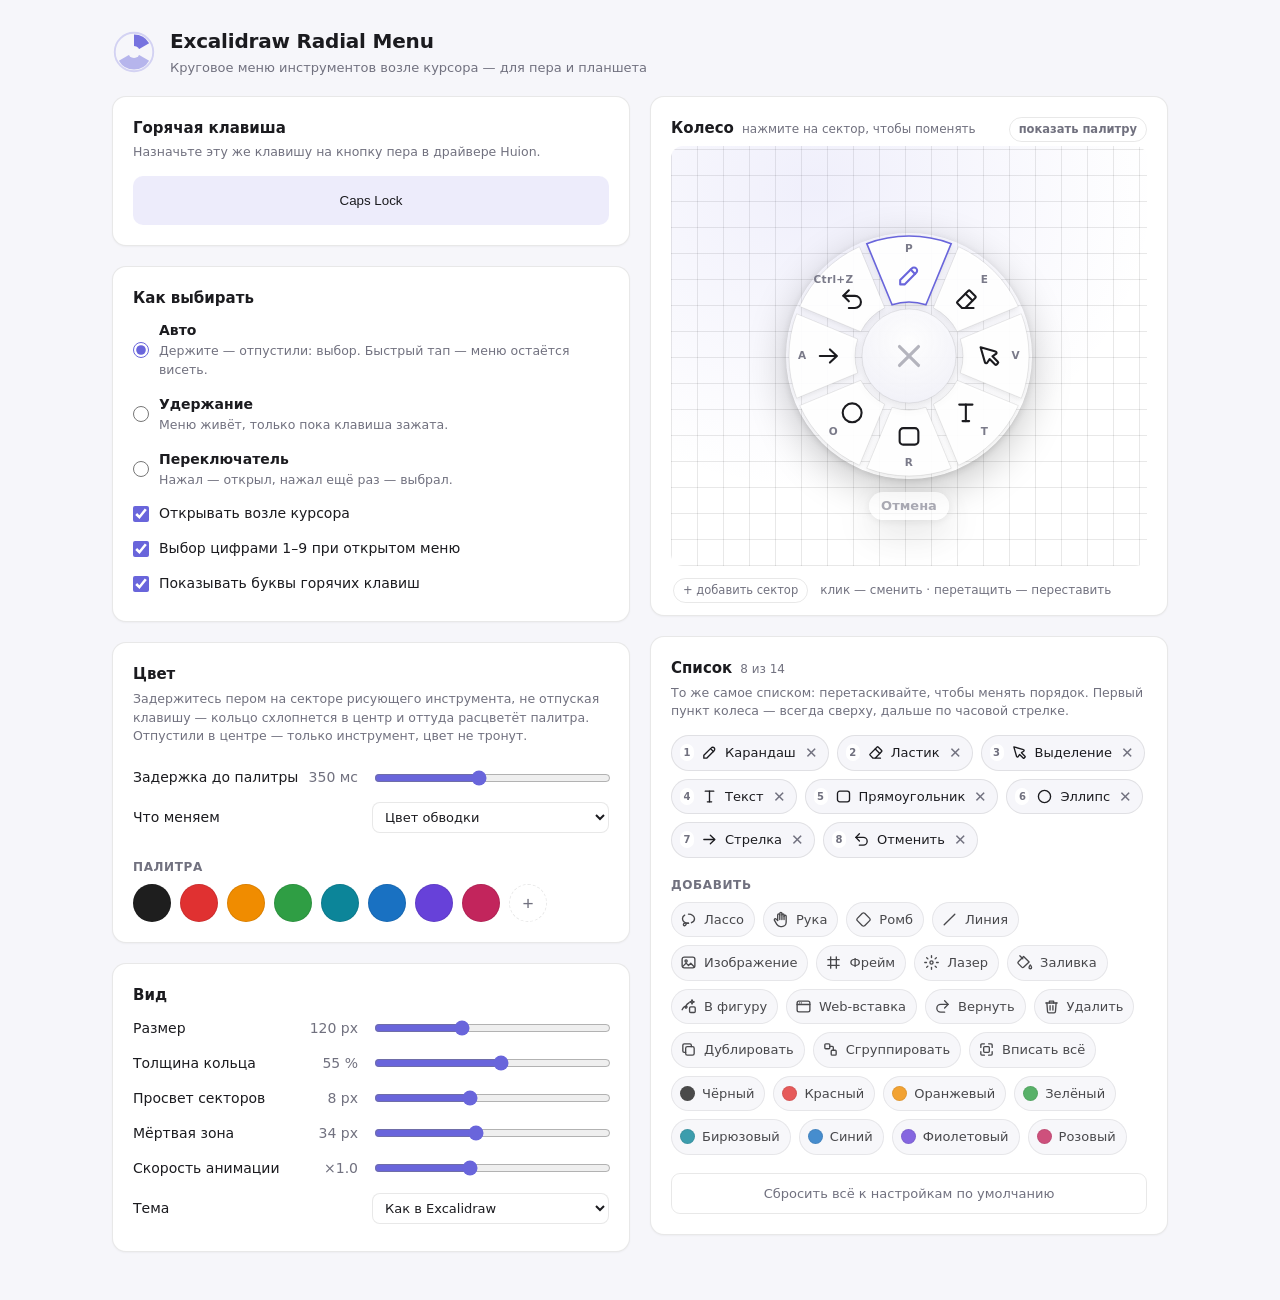
==== dev/options.html @ 0fb2cf96 "Radial tool menu for Excalidraw, built for pens and tablets Chrome extension (MV3): a single hotkey " ====
<!doctype html>
<html lang="ru">
<head>
<meta charset="utf-8">
<title>Excalidraw Radial Menu — настройки</title>
<script src="chrome-stub.js"></script>
<link rel="stylesheet" href="../src/options.css">
</head>
<body>
<header class="top">
  <div class="brand">
    <svg viewBox="0 0 48 48" class="brand-mark" aria-hidden="true">
      <circle cx="24" cy="24" r="21" fill="none" stroke="currentColor" stroke-width="2" opacity=".25"/>
      <path d="M24 5a19 19 0 0 1 16.5 9.5L24 24z" fill="currentColor" opacity=".9"/>
      <path d="M40.5 33.5A19 19 0 0 1 7.5 33.5L24 24z" fill="currentColor" opacity=".45"/>
      <circle cx="24" cy="24" r="6.5" fill="var(--bg)"/>
    </svg>
    <div>
      <h1>Excalidraw Radial Menu</h1>
      <p>Круговое меню инструментов возле курсора — для пера и планшета</p>
    </div>
  </div>
  <span class="saved" id="saved">Сохранено</span>
</header>

<main>
  <section class="col">
    <div class="card">
      <h2>Горячая клавиша</h2>
      <p class="hint">Назначьте эту же клавишу на кнопку пера в драйвере Huion.</p>
      <button id="hotkey" class="hotkey">Caps Lock</button>
      <div class="warn" id="capsWarn" hidden>
        <strong>Caps Lock на macOS</strong> присылает нажатие через раз: первое нажатие открывает меню,
        второе — выбирает инструмент. Работает, но индикатор Caps будет мигать.
        Для варианта «нажал-подержал-отпустил» удобнее назначить на перо, например,
        <code>F13</code>, <code>`</code> или <code>Alt&nbsp;+&nbsp;Q</code>.
      </div>
    </div>

    <div class="card">
      <h2>Как выбирать</h2>
      <label class="row radio"><input type="radio" name="mode" value="auto">
        <span><b>Авто</b><i>Держите — отпустили: выбор. Быстрый тап — меню остаётся висеть.</i></span></label>
      <label class="row radio"><input type="radio" name="mode" value="hold">
        <span><b>Удержание</b><i>Меню живёт, только пока клавиша зажата.</i></span></label>
      <label class="row radio"><input type="radio" name="mode" value="toggle">
        <span><b>Переключатель</b><i>Нажал — открыл, нажал ещё раз — выбрал.</i></span></label>
      <label class="row check"><input type="checkbox" id="followCursor"><span>Открывать возле курсора</span></label>
      <label class="row check"><input type="checkbox" id="quickNumbers"><span>Выбор цифрами 1–9 при открытом меню</span></label>
      <label class="row check"><input type="checkbox" id="showKbd"><span>Показывать буквы горячих клавиш</span></label>
    </div>

    <div class="card">
      <h2>Цвет</h2>
      <p class="hint">Задержитесь пером на секторе рисующего инструмента, не отпуская клавишу —
        кольцо схлопнется в центр и оттуда расцветёт палитра. Отпустили в центре — только инструмент,
        цвет не тронут.</p>
      <label class="row slider"><span>Задержка до палитры<em id="dwellV"></em></span>
        <input type="range" id="dwellMs" min="0" max="800" step="25"></label>
      <label class="row slider"><span>Что меняем</span>
        <select id="colorTarget">
          <option value="stroke">Цвет обводки</option>
          <option value="background">Цвет фона</option>
        </select></label>
      <h3>Палитра</h3>
      <div class="swatches" id="palette"></div>
    </div>

    <div class="card">
      <h2>Вид</h2>
      <label class="row slider"><span>Размер<em id="radiusV"></em></span>
        <input type="range" id="radius" min="80" max="190" step="2"></label>
      <label class="row slider"><span>Толщина кольца<em id="innerV"></em></span>
        <input type="range" id="innerRatio" min="25" max="62" step="1"></label>
      <label class="row slider"><span>Просвет секторов<em id="gapV"></em></span>
        <input type="range" id="gapPx" min="0" max="20" step="1"></label>
      <label class="row slider"><span>Мёртвая зона<em id="deadV"></em></span>
        <input type="range" id="deadzone" min="0" max="80" step="2"></label>
      <label class="row slider"><span>Скорость анимации<em id="animV"></em></span>
        <input type="range" id="animSpeed" min="0" max="25" step="1"></label>
      <label class="row slider"><span>Тема</span>
        <select id="theme">
          <option value="auto">Как в Excalidraw</option>
          <option value="light">Светлая</option>
          <option value="dark">Тёмная</option>
        </select></label>
    </div>
  </section>

  <section class="col">
    <div class="card preview-card">
      <h2>Колесо <small>нажмите на сектор, чтобы поменять</small>
        <button class="ghost" id="previewMode">показать палитру</button></h2>
      <div class="preview" id="preview">
        <div class="slot-picker" id="slotPicker" hidden>
          <div class="sp-head"><b id="spTitle"></b><button class="sp-x" id="spClose">✕</button></div>
          <div class="sp-scroll">
            <h4>Инструменты</h4><div class="sp-grid" id="spTools"></div>
            <h4>Цвета из палитры</h4><div class="sp-grid" id="spColors"></div>
          </div>
          <button class="sp-remove" id="spRemove">Убрать этот сектор</button>
        </div>
      </div>
      <div class="preview-bar">
        <button class="ghost" id="addSlot">+ добавить сектор</button>
        <span class="bar-hint" id="slotHint">клик — сменить · перетащить — переставить</span>
      </div>
    </div>

    <div class="card">
      <h2>Список <small id="count"></small></h2>
      <p class="hint">То же самое списком: перетаскивайте, чтобы менять порядок. Первый пункт колеса — всегда сверху, дальше по часовой стрелке.</p>
      <div class="chips" id="chosen"></div>
      <h3>Добавить</h3>
      <div class="chips pool" id="pool"></div>
      <button class="reset" id="reset">Сбросить всё к настройкам по умолчанию</button>
    </div>
  </section>
</main>

<script src="../src/common.js"></script>
<script src="../src/options.js"></script>
</body>
</html>
---- src/options.css ----
:root{
  --bg:#f6f6fa; --card:#ffffff; --ink:#1b1b1f; --dim:#71717f;
  --line:rgba(0,0,0,.09); --accent:#6965db; --accent-soft:rgba(105,101,219,.12);
  --warn-bg:#fff6e5; --warn-ink:#7a5a12; --warn-line:#f0d089;
  --radius:14px;
}
@media (prefers-color-scheme: dark){
  :root{
    --bg:#121217; --card:#1c1c23; --ink:#e8e8f0; --dim:#8d8da0;
    --line:rgba(255,255,255,.09); --accent:#a8a5ff; --accent-soft:rgba(168,165,255,.14);
    --warn-bg:#2b2413; --warn-ink:#e8cf9a; --warn-line:#5c4a1e;
  }
}
*{box-sizing:border-box}
body{
  margin:0; background:var(--bg); color:var(--ink);
  font:400 14px/1.5 "Inter","Segoe UI",system-ui,-apple-system,sans-serif;
  padding:0 0 48px;
}
.top{
  display:flex; align-items:center; justify-content:space-between; gap:16px;
  padding:26px 32px 18px; max-width:1120px; margin:0 auto;
}
.brand{display:flex; align-items:center; gap:14px}
.brand-mark{width:44px;height:44px;color:var(--accent);flex:0 0 auto}
h1{font-size:20px; margin:0; letter-spacing:-.2px}
.brand p{margin:2px 0 0; color:var(--dim); font-size:13px}
.saved{
  opacity:0; transition:opacity .25s; color:var(--accent); font-weight:600; font-size:13px;
  background:var(--accent-soft); padding:6px 12px; border-radius:999px;
}
.saved.on{opacity:1}

main{
  max-width:1120px; margin:0 auto; padding:0 32px;
  display:grid; grid-template-columns:minmax(0,1fr) minmax(0,1fr); gap:20px; align-items:start;
}
@media (max-width:900px){ main{grid-template-columns:1fr} }
.col{display:flex; flex-direction:column; gap:20px}
.card{
  background:var(--card); border:1px solid var(--line); border-radius:var(--radius);
  padding:20px; box-shadow:0 1px 2px rgba(0,0,0,.04);
}
.card h2{margin:0 0 4px; font-size:15px; font-weight:650; display:flex; align-items:baseline; gap:8px}
.card h2 small{font-weight:400; font-size:12px; color:var(--dim)}
.card h3{margin:18px 0 8px; font-size:12px; font-weight:600; color:var(--dim); text-transform:uppercase; letter-spacing:.6px}
.hint{margin:0 0 14px; color:var(--dim); font-size:12.5px}

.hotkey{
  width:100%; padding:16px; font:650 16px/1 inherit; color:var(--ink);
  background:var(--accent-soft); border:1.5px dashed transparent; border-radius:10px;
  cursor:pointer; transition:.15s;
}
.hotkey:hover{border-color:var(--accent)}
.hotkey.rec{border-color:var(--accent); color:var(--accent); animation:pulse 1.1s infinite}
@keyframes pulse{50%{opacity:.55}}

.warn{
  margin-top:12px; padding:11px 13px; border-radius:10px; font-size:12.5px; line-height:1.55;
  background:var(--warn-bg); color:var(--warn-ink); border:1px solid var(--warn-line);
}
.warn code{background:rgba(0,0,0,.09); padding:1px 5px; border-radius:4px; font-size:12px}

.row{display:flex; align-items:center; gap:10px; padding:7px 0; cursor:pointer}
.row.radio span{display:flex; flex-direction:column}
.row.radio i{font-style:normal; color:var(--dim); font-size:12.5px; margin-top:1px}
.row input[type=radio],.row input[type=checkbox]{accent-color:var(--accent); width:16px; height:16px; margin:0; flex:0 0 auto}
.row.slider{display:grid; grid-template-columns:225px 1fr; gap:14px; cursor:default}
.row.slider>span{display:flex; justify-content:space-between; gap:10px; color:var(--ink)}
.row.slider em{font-style:normal; color:var(--dim); font-variant-numeric:tabular-nums; white-space:nowrap}
input[type=range]{accent-color:var(--accent); width:100%}
select{
  background:var(--card); color:var(--ink); border:1px solid var(--line);
  border-radius:8px; padding:6px 8px; font:inherit; font-size:13px;
}

.preview-card{padding-bottom:8px}
.preview{
  position:relative; height:420px; border-radius:12px; overflow:hidden;
  background:
    radial-gradient(120% 120% at 30% 10%, rgba(105,101,219,.10), transparent 60%),
    repeating-linear-gradient(0deg,var(--line) 0 1px,transparent 1px 26px),
    repeating-linear-gradient(90deg,var(--line) 0 1px,transparent 1px 26px),
    var(--card);
  cursor:crosshair;
}
.preview .erm-root{position:absolute; inset:0; pointer-events:none; z-index:1}
.preview .erm-wrap{pointer-events:none}

.chips{display:flex; flex-wrap:wrap; gap:8px}
.chip{
  display:inline-flex; align-items:center; gap:7px; padding:7px 10px 7px 8px;
  border:1px solid var(--line); border-radius:999px; background:var(--bg);
  font-size:13px; user-select:none; cursor:grab; transition:.13s;
}
.chip:hover{border-color:var(--accent)}
.chip.drag{opacity:.35}
.chip.over{border-color:var(--accent); box-shadow:0 0 0 3px var(--accent-soft)}
.chip svg{width:17px;height:17px;fill:none;stroke:currentColor;stroke-width:1.9;stroke-linecap:round;stroke-linejoin:round}
.chip .num{
  font-size:10px; font-weight:700; color:var(--dim); min-width:14px; text-align:center;
  background:var(--card); border-radius:999px; padding:1px 0;
}
.chip .x{
  border:0; background:none; color:var(--dim); cursor:pointer; font-size:15px;
  line-height:1; padding:0 0 0 2px;
}
.chip .x:hover{color:#e2484d}
.pool .chip{cursor:pointer; opacity:.8}
.pool .chip:hover{opacity:1}
.reset{
  margin-top:18px; width:100%; padding:10px; border-radius:9px; cursor:pointer;
  border:1px solid var(--line); background:transparent; color:var(--dim); font:inherit; font-size:13px;
}
.reset:hover{color:#e2484d; border-color:#e2484d}

.card h2{justify-content:flex-start}
.ghost{
  margin-left:auto; border:1px solid var(--line); background:transparent; color:var(--dim);
  font:inherit; font-size:11.5px; padding:3px 9px; border-radius:999px; cursor:pointer;
}
.ghost:hover{color:var(--accent); border-color:var(--accent)}
.swatches{display:flex; flex-wrap:wrap; gap:9px; align-items:center}
.sw{position:relative; width:38px; height:38px; cursor:grab}
.sw.drag{opacity:.35}
.sw.over{outline:2px solid var(--accent); outline-offset:2px; border-radius:50%}
.sw input[type=color]{
  -webkit-appearance:none; appearance:none; width:38px; height:38px; padding:0;
  border:none; background:none; cursor:pointer;
}
.sw input[type=color]::-webkit-color-swatch-wrapper{padding:0}
.sw input[type=color]::-webkit-color-swatch{border:1px solid var(--line); border-radius:50%}
.sw .x{
  position:absolute; top:-4px; right:-4px; width:17px; height:17px; border-radius:50%;
  border:1px solid var(--line); background:var(--card); color:var(--dim);
  font-size:10px; line-height:1; cursor:pointer; padding:0; opacity:0; transition:.12s;
}
.sw:hover .x{opacity:1}
.sw .x:hover{color:#e2484d; border-color:#e2484d}
.sw-add{
  width:38px; height:38px; border-radius:50%; border:1.5px dashed var(--line);
  background:transparent; color:var(--dim); font-size:19px; line-height:1; cursor:pointer;
}
.sw-add:hover{border-color:var(--accent); color:var(--accent)}
.chip .swatch{width:15px; height:15px; border-radius:50%; border:1px solid var(--line); flex:0 0 auto}

.preview{cursor:pointer}
.preview .erm-sec.dragsrc{opacity:.28}
.preview-bar{display:flex; align-items:center; gap:12px; padding:12px 2px 4px}
.preview-bar .ghost{margin-left:0}
.bar-hint{color:var(--dim); font-size:12px}

.slot-picker{
  position:absolute; inset:0; z-index:5; pointer-events:auto;
  display:flex; flex-direction:column; padding:14px;
  background:var(--card); box-shadow:inset 0 0 0 1px var(--line);
  animation:sp-in .16s cubic-bezier(.2,.9,.3,1.1) both;
}
@keyframes sp-in{from{opacity:0;transform:scale(.97)}to{opacity:1;transform:scale(1)}}
.slot-picker[hidden]{display:none}
.sp-head{display:flex; align-items:center; justify-content:space-between; margin-bottom:10px}
.sp-head b{font-size:13.5px}
.sp-x{border:0;background:none;color:var(--dim);font-size:15px;cursor:pointer;padding:0 2px}
.sp-x:hover{color:var(--ink)}
.sp-scroll{flex:1; overflow-y:auto; margin:0 -4px; padding:0 4px}
.sp-scroll h4{margin:6px 0 7px; font-size:10.5px; letter-spacing:.6px; text-transform:uppercase;
  color:var(--dim); font-weight:600}
.sp-grid{display:flex; flex-wrap:wrap; gap:6px; margin-bottom:10px}
.sp-item{
  display:inline-flex; align-items:center; gap:6px; padding:6px 9px 6px 7px;
  border:1px solid var(--line); border-radius:8px; background:var(--bg);
  font:inherit; font-size:12.5px; color:var(--ink); cursor:pointer; transition:.12s;
}
.sp-item:hover{border-color:var(--accent); background:var(--accent-soft)}
.sp-item.cur{border-color:var(--accent); background:var(--accent-soft); font-weight:600}
.sp-item svg{width:16px;height:16px;fill:none;stroke:currentColor;stroke-width:1.9;
  stroke-linecap:round;stroke-linejoin:round}
.sp-item .swatch{width:14px;height:14px;border-radius:50%;border:1px solid var(--line)}
.sp-remove{
  margin-top:8px; padding:8px; border-radius:8px; cursor:pointer; font:inherit; font-size:12.5px;
  border:1px solid var(--line); background:transparent; color:var(--dim);
}
.sp-remove:hover{color:#e2484d; border-color:#e2484d}
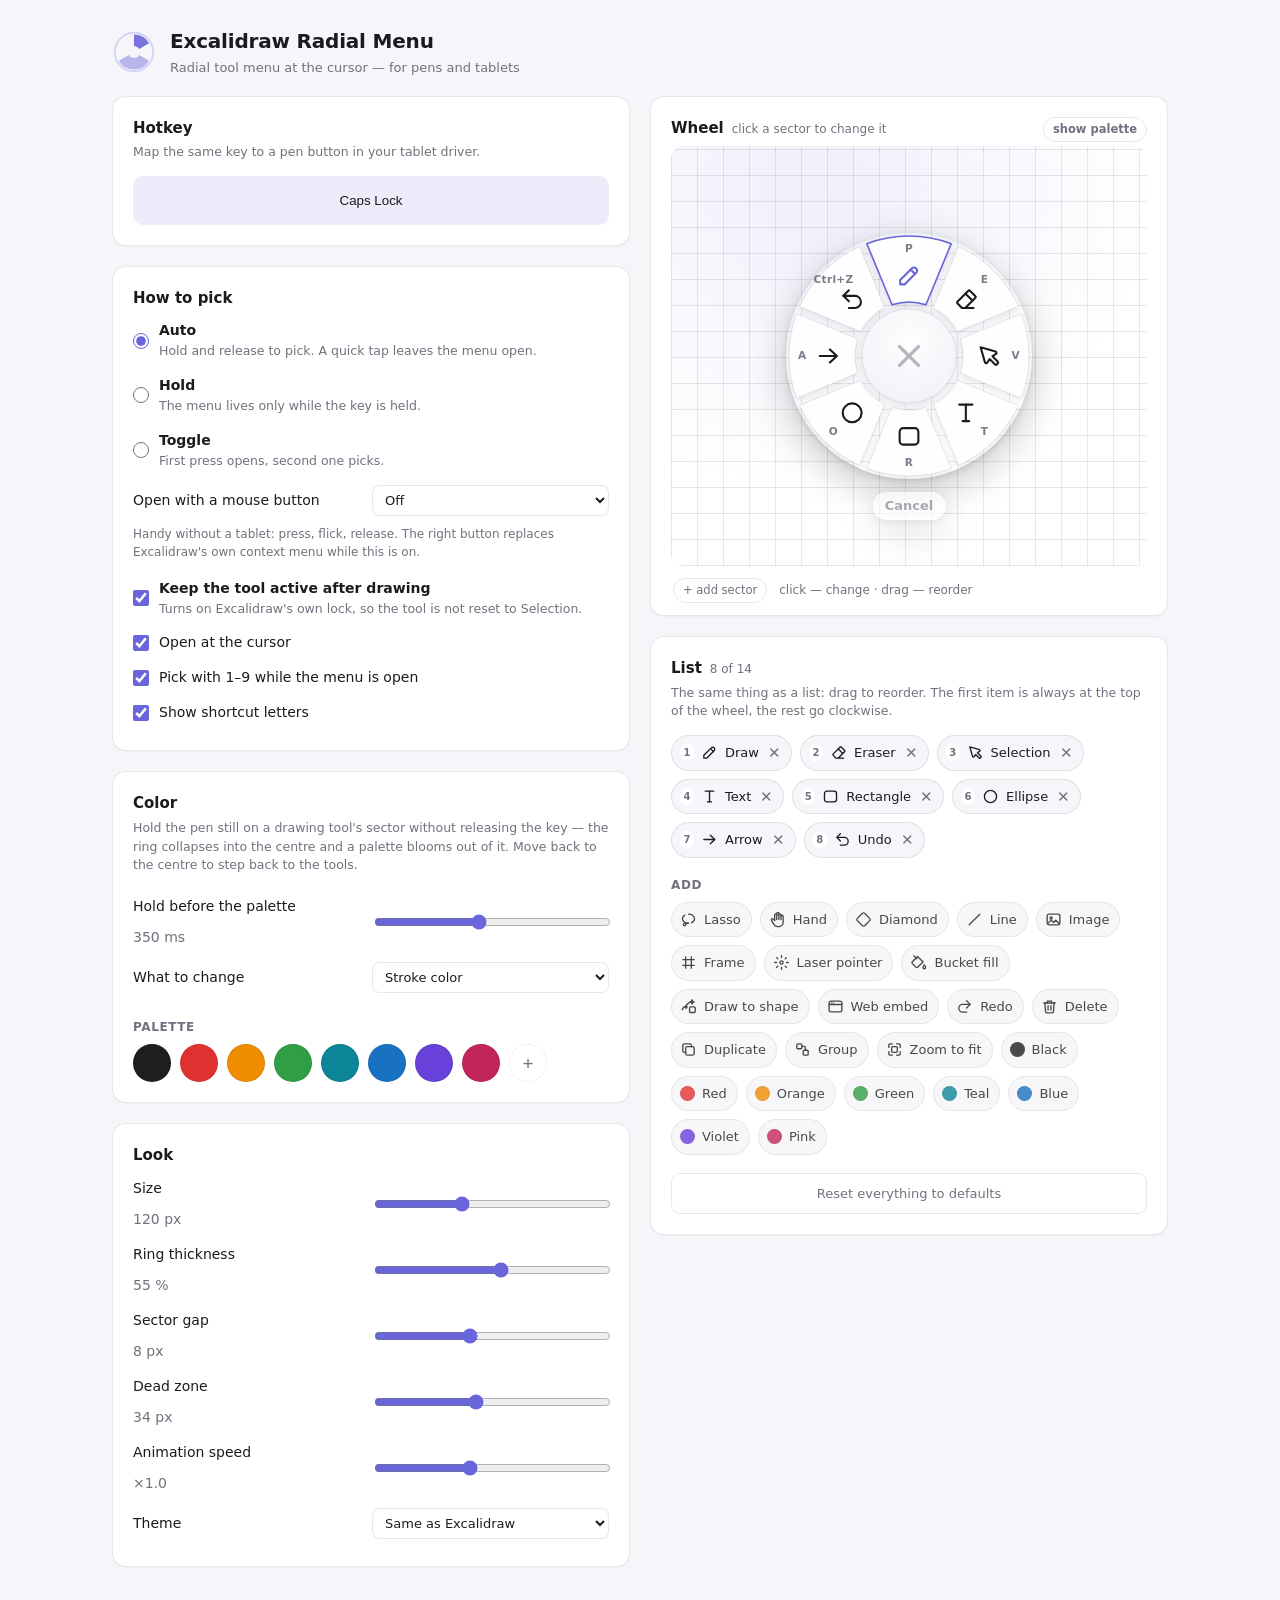
==== commit 3ad9ea04: "Step back from the palette, tool lock, mouse trigger and localization Step back. Returning the pen t" ====
--- a/dev/options.html
+++ b/dev/options.html
@@ -1,8 +1,8 @@
 <!doctype html>
-<html lang="ru">
+<html>
 <head>
 <meta charset="utf-8">
-<title>Excalidraw Radial Menu — настройки</title>
+<title>Excalidraw Radial Menu</title>
 <script src="chrome-stub.js"></script>
 <link rel="stylesheet" href="../src/options.css">
 </head>
@@ -16,104 +16,108 @@
       <circle cx="24" cy="24" r="6.5" fill="var(--bg)"/>
     </svg>
     <div>
-      <h1>Excalidraw Radial Menu</h1>
-      <p>Круговое меню инструментов возле курсора — для пера и планшета</p>
+      <h1 data-i18n="extName"></h1>
+      <p data-i18n="optSubtitle"></p>
     </div>
   </div>
-  <span class="saved" id="saved">Сохранено</span>
+  <span class="saved" id="saved" data-i18n="optSaved"></span>
 </header>
 
 <main>
   <section class="col">
     <div class="card">
-      <h2>Горячая клавиша</h2>
-      <p class="hint">Назначьте эту же клавишу на кнопку пера в драйвере Huion.</p>
-      <button id="hotkey" class="hotkey">Caps Lock</button>
+      <h2 data-i18n="optHotkeyH"></h2>
+      <p class="hint" data-i18n="optHotkeyHint"></p>
+      <button id="hotkey" class="hotkey"></button>
       <div class="warn" id="capsWarn" hidden>
-        <strong>Caps Lock на macOS</strong> присылает нажатие через раз: первое нажатие открывает меню,
-        второе — выбирает инструмент. Работает, но индикатор Caps будет мигать.
-        Для варианта «нажал-подержал-отпустил» удобнее назначить на перо, например,
-        <code>F13</code>, <code>`</code> или <code>Alt&nbsp;+&nbsp;Q</code>.
+        <strong data-i18n="optCapsTitle"></strong> <span data-i18n-html="optCapsBody"></span>
       </div>
     </div>
 
     <div class="card">
-      <h2>Как выбирать</h2>
+      <h2 data-i18n="optModeH"></h2>
       <label class="row radio"><input type="radio" name="mode" value="auto">
-        <span><b>Авто</b><i>Держите — отпустили: выбор. Быстрый тап — меню остаётся висеть.</i></span></label>
+        <span><b data-i18n="optModeAuto"></b><i data-i18n="optModeAutoD"></i></span></label>
       <label class="row radio"><input type="radio" name="mode" value="hold">
-        <span><b>Удержание</b><i>Меню живёт, только пока клавиша зажата.</i></span></label>
+        <span><b data-i18n="optModeHold"></b><i data-i18n="optModeHoldD"></i></span></label>
       <label class="row radio"><input type="radio" name="mode" value="toggle">
-        <span><b>Переключатель</b><i>Нажал — открыл, нажал ещё раз — выбрал.</i></span></label>
-      <label class="row check"><input type="checkbox" id="followCursor"><span>Открывать возле курсора</span></label>
-      <label class="row check"><input type="checkbox" id="quickNumbers"><span>Выбор цифрами 1–9 при открытом меню</span></label>
-      <label class="row check"><input type="checkbox" id="showKbd"><span>Показывать буквы горячих клавиш</span></label>
+        <span><b data-i18n="optModeToggle"></b><i data-i18n="optModeToggleD"></i></span></label>
+      <label class="row slider"><span data-i18n="optMouse"></span>
+        <select id="mouseTrigger">
+          <option value="off" data-i18n="optMouseOff"></option>
+          <option value="right" data-i18n="optMouseRight"></option>
+          <option value="middle" data-i18n="optMouseMiddle"></option>
+        </select></label>
+      <p class="hint sub" data-i18n="optMouseHint"></p>
+      <label class="row check"><input type="checkbox" id="keepTool">
+        <span><b data-i18n="optKeepTool"></b><i data-i18n="optKeepToolD"></i></span></label>
+      <label class="row check"><input type="checkbox" id="followCursor"><span data-i18n="optFollow"></span></label>
+      <label class="row check"><input type="checkbox" id="quickNumbers"><span data-i18n="optQuickNum"></span></label>
+      <label class="row check"><input type="checkbox" id="showKbd"><span data-i18n="optShowKbd"></span></label>
     </div>
 
     <div class="card">
-      <h2>Цвет</h2>
-      <p class="hint">Задержитесь пером на секторе рисующего инструмента, не отпуская клавишу —
-        кольцо схлопнется в центр и оттуда расцветёт палитра. Отпустили в центре — только инструмент,
-        цвет не тронут.</p>
-      <label class="row slider"><span>Задержка до палитры<em id="dwellV"></em></span>
+      <h2 data-i18n="optColorH"></h2>
+      <p class="hint" data-i18n="optColorHint"></p>
+      <label class="row slider"><span><span data-i18n="optDwell"></span><em id="dwellV"></em></span>
         <input type="range" id="dwellMs" min="0" max="800" step="25"></label>
-      <label class="row slider"><span>Что меняем</span>
+      <label class="row slider"><span data-i18n="optColorTarget"></span>
         <select id="colorTarget">
-          <option value="stroke">Цвет обводки</option>
-          <option value="background">Цвет фона</option>
+          <option value="stroke" data-i18n="optStroke"></option>
+          <option value="background" data-i18n="optBackground"></option>
         </select></label>
-      <h3>Палитра</h3>
+      <h3 data-i18n="optPaletteH"></h3>
       <div class="swatches" id="palette"></div>
     </div>
 
     <div class="card">
-      <h2>Вид</h2>
-      <label class="row slider"><span>Размер<em id="radiusV"></em></span>
+      <h2 data-i18n="optViewH"></h2>
+      <label class="row slider"><span><span data-i18n="optRadius"></span><em id="radiusV"></em></span>
         <input type="range" id="radius" min="80" max="190" step="2"></label>
-      <label class="row slider"><span>Толщина кольца<em id="innerV"></em></span>
+      <label class="row slider"><span><span data-i18n="optRing"></span><em id="innerV"></em></span>
         <input type="range" id="innerRatio" min="25" max="62" step="1"></label>
-      <label class="row slider"><span>Просвет секторов<em id="gapV"></em></span>
+      <label class="row slider"><span><span data-i18n="optGap"></span><em id="gapV"></em></span>
         <input type="range" id="gapPx" min="0" max="20" step="1"></label>
-      <label class="row slider"><span>Мёртвая зона<em id="deadV"></em></span>
+      <label class="row slider"><span><span data-i18n="optDeadzone"></span><em id="deadV"></em></span>
         <input type="range" id="deadzone" min="0" max="80" step="2"></label>
-      <label class="row slider"><span>Скорость анимации<em id="animV"></em></span>
+      <label class="row slider"><span><span data-i18n="optAnim"></span><em id="animV"></em></span>
         <input type="range" id="animSpeed" min="0" max="25" step="1"></label>
-      <label class="row slider"><span>Тема</span>
+      <label class="row slider"><span data-i18n="optTheme"></span>
         <select id="theme">
-          <option value="auto">Как в Excalidraw</option>
-          <option value="light">Светлая</option>
-          <option value="dark">Тёмная</option>
+          <option value="auto" data-i18n="optThemeAuto"></option>
+          <option value="light" data-i18n="optThemeLight"></option>
+          <option value="dark" data-i18n="optThemeDark"></option>
         </select></label>
     </div>
   </section>
 
   <section class="col">
     <div class="card preview-card">
-      <h2>Колесо <small>нажмите на сектор, чтобы поменять</small>
-        <button class="ghost" id="previewMode">показать палитру</button></h2>
+      <h2><span data-i18n="optWheelH"></span> <small data-i18n="optWheelHint"></small>
+        <button class="ghost" id="previewMode"></button></h2>
       <div class="preview" id="preview">
         <div class="slot-picker" id="slotPicker" hidden>
           <div class="sp-head"><b id="spTitle"></b><button class="sp-x" id="spClose">✕</button></div>
           <div class="sp-scroll">
-            <h4>Инструменты</h4><div class="sp-grid" id="spTools"></div>
-            <h4>Цвета из палитры</h4><div class="sp-grid" id="spColors"></div>
+            <h4 data-i18n="optSecTools"></h4><div class="sp-grid" id="spTools"></div>
+            <h4 data-i18n="optSecColors"></h4><div class="sp-grid" id="spColors"></div>
           </div>
-          <button class="sp-remove" id="spRemove">Убрать этот сектор</button>
+          <button class="sp-remove" id="spRemove" data-i18n="optRemoveSlot"></button>
         </div>
       </div>
       <div class="preview-bar">
-        <button class="ghost" id="addSlot">+ добавить сектор</button>
-        <span class="bar-hint" id="slotHint">клик — сменить · перетащить — переставить</span>
+        <button class="ghost" id="addSlot"></button>
+        <span class="bar-hint" id="slotHint"></span>
       </div>
     </div>
 
     <div class="card">
-      <h2>Список <small id="count"></small></h2>
-      <p class="hint">То же самое списком: перетаскивайте, чтобы менять порядок. Первый пункт колеса — всегда сверху, дальше по часовой стрелке.</p>
+      <h2><span data-i18n="optListH"></span> <small id="count"></small></h2>
+      <p class="hint" data-i18n="optListHint"></p>
       <div class="chips" id="chosen"></div>
-      <h3>Добавить</h3>
+      <h3 data-i18n="optAdd"></h3>
       <div class="chips pool" id="pool"></div>
-      <button class="reset" id="reset">Сбросить всё к настройкам по умолчанию</button>
+      <button class="reset" id="reset" data-i18n="optReset"></button>
     </div>
   </section>
 </main>
--- a/src/options.css
+++ b/src/options.css
@@ -62,8 +62,8 @@
 .warn code{background:rgba(0,0,0,.09); padding:1px 5px; border-radius:4px; font-size:12px}
 
 .row{display:flex; align-items:center; gap:10px; padding:7px 0; cursor:pointer}
-.row.radio span{display:flex; flex-direction:column}
-.row.radio i{font-style:normal; color:var(--dim); font-size:12.5px; margin-top:1px}
+.row>span{display:flex; flex-direction:column}
+.row i{font-style:normal; color:var(--dim); font-size:12.5px; margin-top:1px}
 .row input[type=radio],.row input[type=checkbox]{accent-color:var(--accent); width:16px; height:16px; margin:0; flex:0 0 auto}
 .row.slider{display:grid; grid-template-columns:225px 1fr; gap:14px; cursor:default}
 .row.slider>span{display:flex; justify-content:space-between; gap:10px; color:var(--ink)}
@@ -181,3 +181,5 @@
   border:1px solid var(--line); background:transparent; color:var(--dim);
 }
 .sp-remove:hover{color:#e2484d; border-color:#e2484d}
+
+.hint.sub{margin:2px 0 10px; font-size:12px}
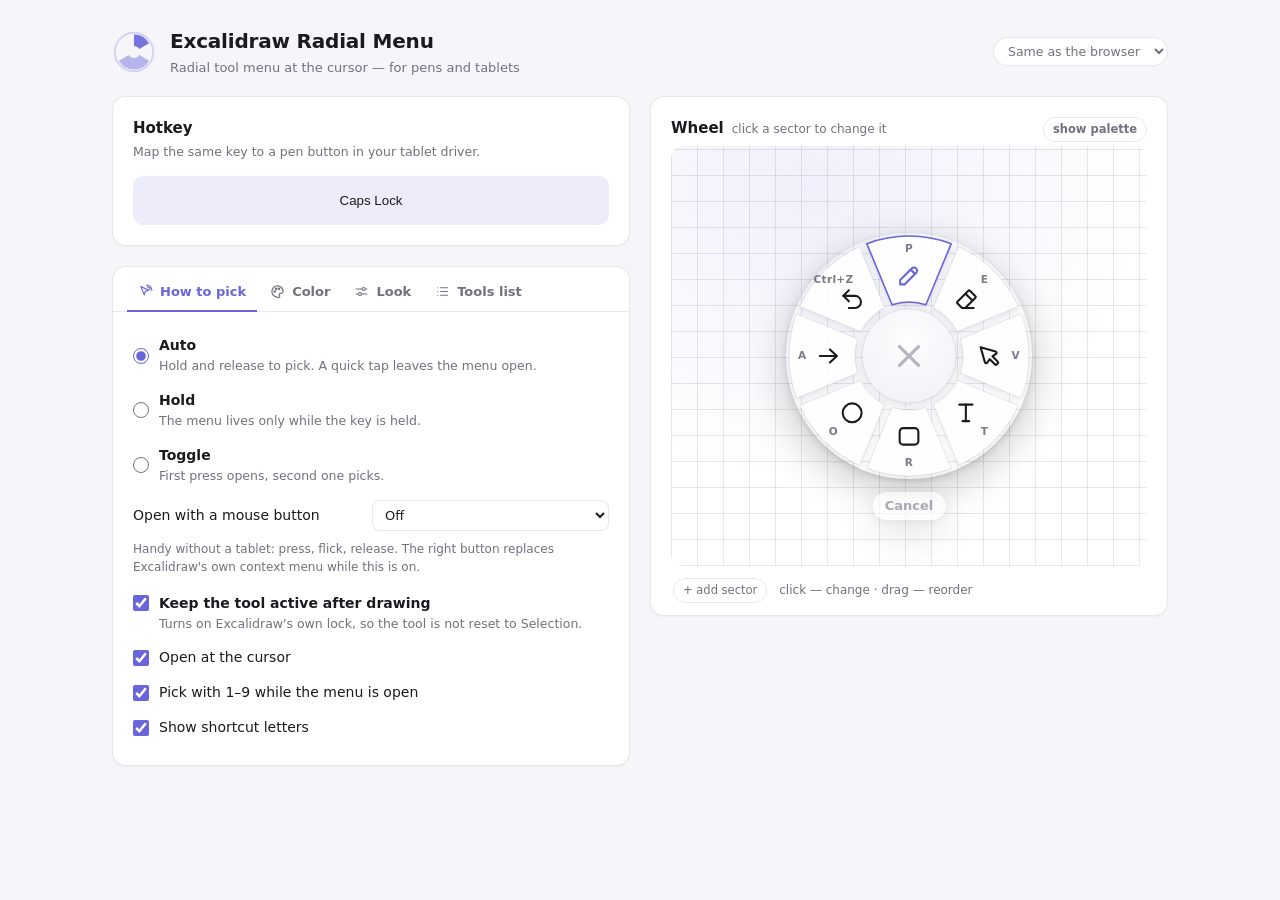
==== commit ffc68970: "Settings page reorganised into tabs, plus an explicit language picker The left column was a tall sta" ====
--- a/dev/options.html
+++ b/dev/options.html
@@ -20,7 +20,10 @@
       <p data-i18n="optSubtitle"></p>
     </div>
   </div>
-  <span class="saved" id="saved" data-i18n="optSaved"></span>
+  <div class="top-right">
+    <span class="saved" id="saved" data-i18n="optSaved"></span>
+    <select id="lang" class="lang-sel" aria-label="Language"></select>
+  </div>
 </header>
 
 <main>
@@ -34,60 +37,77 @@
       </div>
     </div>
 
-    <div class="card">
-      <h2 data-i18n="optModeH"></h2>
-      <label class="row radio"><input type="radio" name="mode" value="auto">
-        <span><b data-i18n="optModeAuto"></b><i data-i18n="optModeAutoD"></i></span></label>
-      <label class="row radio"><input type="radio" name="mode" value="hold">
-        <span><b data-i18n="optModeHold"></b><i data-i18n="optModeHoldD"></i></span></label>
-      <label class="row radio"><input type="radio" name="mode" value="toggle">
-        <span><b data-i18n="optModeToggle"></b><i data-i18n="optModeToggleD"></i></span></label>
-      <label class="row slider"><span data-i18n="optMouse"></span>
-        <select id="mouseTrigger">
-          <option value="off" data-i18n="optMouseOff"></option>
-          <option value="right" data-i18n="optMouseRight"></option>
-          <option value="middle" data-i18n="optMouseMiddle"></option>
-        </select></label>
-      <p class="hint sub" data-i18n="optMouseHint"></p>
-      <label class="row check"><input type="checkbox" id="keepTool">
-        <span><b data-i18n="optKeepTool"></b><i data-i18n="optKeepToolD"></i></span></label>
-      <label class="row check"><input type="checkbox" id="followCursor"><span data-i18n="optFollow"></span></label>
-      <label class="row check"><input type="checkbox" id="quickNumbers"><span data-i18n="optQuickNum"></span></label>
-      <label class="row check"><input type="checkbox" id="showKbd"><span data-i18n="optShowKbd"></span></label>
-    </div>
+    <div class="card tabbed">
+      <div class="tabs" role="tablist">
+        <button class="tab is-on" data-tab="pick"><span data-i18n="optModeH"></span></button>
+        <button class="tab" data-tab="color"><span data-i18n="optColorH"></span></button>
+        <button class="tab" data-tab="view"><span data-i18n="optViewH"></span></button>
+        <button class="tab" data-tab="list"><span data-i18n="optListH"></span></button>
+      </div>
 
-    <div class="card">
-      <h2 data-i18n="optColorH"></h2>
-      <p class="hint" data-i18n="optColorHint"></p>
-      <label class="row slider"><span><span data-i18n="optDwell"></span><em id="dwellV"></em></span>
-        <input type="range" id="dwellMs" min="0" max="800" step="25"></label>
-      <label class="row slider"><span data-i18n="optColorTarget"></span>
-        <select id="colorTarget">
-          <option value="stroke" data-i18n="optStroke"></option>
-          <option value="background" data-i18n="optBackground"></option>
-        </select></label>
-      <h3 data-i18n="optPaletteH"></h3>
-      <div class="swatches" id="palette"></div>
-    </div>
+      <div class="tabpanel is-on" data-tab="pick">
+        <label class="row radio"><input type="radio" name="mode" value="auto">
+          <span><b data-i18n="optModeAuto"></b><i data-i18n="optModeAutoD"></i></span></label>
+        <label class="row radio"><input type="radio" name="mode" value="hold">
+          <span><b data-i18n="optModeHold"></b><i data-i18n="optModeHoldD"></i></span></label>
+        <label class="row radio"><input type="radio" name="mode" value="toggle">
+          <span><b data-i18n="optModeToggle"></b><i data-i18n="optModeToggleD"></i></span></label>
+        <label class="row slider"><span data-i18n="optMouse"></span>
+          <select id="mouseTrigger">
+            <option value="off" data-i18n="optMouseOff"></option>
+            <option value="right" data-i18n="optMouseRight"></option>
+            <option value="middle" data-i18n="optMouseMiddle"></option>
+          </select></label>
+        <p class="hint sub" data-i18n="optMouseHint"></p>
+        <label class="row check"><input type="checkbox" id="keepTool">
+          <span><b data-i18n="optKeepTool"></b><i data-i18n="optKeepToolD"></i></span></label>
+        <label class="row check"><input type="checkbox" id="followCursor"><span data-i18n="optFollow"></span></label>
+        <label class="row check"><input type="checkbox" id="quickNumbers"><span data-i18n="optQuickNum"></span></label>
+        <label class="row check"><input type="checkbox" id="showKbd"><span data-i18n="optShowKbd"></span></label>
+      </div>
 
-    <div class="card">
-      <h2 data-i18n="optViewH"></h2>
-      <label class="row slider"><span><span data-i18n="optRadius"></span><em id="radiusV"></em></span>
-        <input type="range" id="radius" min="80" max="190" step="2"></label>
-      <label class="row slider"><span><span data-i18n="optRing"></span><em id="innerV"></em></span>
-        <input type="range" id="innerRatio" min="25" max="62" step="1"></label>
-      <label class="row slider"><span><span data-i18n="optGap"></span><em id="gapV"></em></span>
-        <input type="range" id="gapPx" min="0" max="20" step="1"></label>
-      <label class="row slider"><span><span data-i18n="optDeadzone"></span><em id="deadV"></em></span>
-        <input type="range" id="deadzone" min="0" max="80" step="2"></label>
-      <label class="row slider"><span><span data-i18n="optAnim"></span><em id="animV"></em></span>
-        <input type="range" id="animSpeed" min="0" max="25" step="1"></label>
-      <label class="row slider"><span data-i18n="optTheme"></span>
-        <select id="theme">
-          <option value="auto" data-i18n="optThemeAuto"></option>
-          <option value="light" data-i18n="optThemeLight"></option>
-          <option value="dark" data-i18n="optThemeDark"></option>
-        </select></label>
+      <div class="tabpanel" data-tab="color">
+        <p class="hint" data-i18n="optColorHint"></p>
+        <label class="row slider"><span><span data-i18n="optDwell"></span><em id="dwellV"></em></span>
+          <input type="range" id="dwellMs" min="0" max="800" step="25"></label>
+        <label class="row slider"><span data-i18n="optColorTarget"></span>
+          <select id="colorTarget">
+            <option value="stroke" data-i18n="optStroke"></option>
+            <option value="background" data-i18n="optBackground"></option>
+          </select></label>
+        <h3 data-i18n="optPaletteH"></h3>
+        <div class="swatches" id="palette"></div>
+      </div>
+
+      <div class="tabpanel" data-tab="view">
+        <label class="row slider"><span><span data-i18n="optRadius"></span><em id="radiusV"></em></span>
+          <input type="range" id="radius" min="80" max="190" step="2"></label>
+        <label class="row slider"><span><span data-i18n="optRing"></span><em id="innerV"></em></span>
+          <input type="range" id="innerRatio" min="25" max="62" step="1"></label>
+        <label class="row slider"><span><span data-i18n="optGap"></span><em id="gapV"></em></span>
+          <input type="range" id="gapPx" min="0" max="20" step="1"></label>
+        <label class="row slider"><span><span data-i18n="optDeadzone"></span><em id="deadV"></em></span>
+          <input type="range" id="deadzone" min="0" max="80" step="2"></label>
+        <label class="row slider"><span><span data-i18n="optAnim"></span><em id="animV"></em></span>
+          <input type="range" id="animSpeed" min="0" max="25" step="1"></label>
+        <label class="row slider"><span data-i18n="optTheme"></span>
+          <select id="theme">
+            <option value="auto" data-i18n="optThemeAuto"></option>
+            <option value="light" data-i18n="optThemeLight"></option>
+            <option value="dark" data-i18n="optThemeDark"></option>
+          </select></label>
+        <div class="panel-foot">
+          <button class="ghost" id="resetView" data-i18n="optResetView"></button>
+        </div>
+      </div>
+
+      <div class="tabpanel" data-tab="list">
+        <p class="hint"><span data-i18n="optListHint"></span> <small id="count"></small></p>
+        <div class="chips" id="chosen"></div>
+        <h3 data-i18n="optAdd"></h3>
+        <div class="chips pool" id="pool"></div>
+        <button class="reset" id="reset" data-i18n="optReset"></button>
+      </div>
     </div>
   </section>
 
@@ -110,15 +130,6 @@
         <span class="bar-hint" id="slotHint"></span>
       </div>
     </div>
-
-    <div class="card">
-      <h2><span data-i18n="optListH"></span> <small id="count"></small></h2>
-      <p class="hint" data-i18n="optListHint"></p>
-      <div class="chips" id="chosen"></div>
-      <h3 data-i18n="optAdd"></h3>
-      <div class="chips pool" id="pool"></div>
-      <button class="reset" id="reset" data-i18n="optReset"></button>
-    </div>
   </section>
 </main>
 
--- a/src/options.css
+++ b/src/options.css
@@ -66,7 +66,7 @@
 .row i{font-style:normal; color:var(--dim); font-size:12.5px; margin-top:1px}
 .row input[type=radio],.row input[type=checkbox]{accent-color:var(--accent); width:16px; height:16px; margin:0; flex:0 0 auto}
 .row.slider{display:grid; grid-template-columns:225px 1fr; gap:14px; cursor:default}
-.row.slider>span{display:flex; justify-content:space-between; gap:10px; color:var(--ink)}
+.row.slider>span{display:flex; flex-direction:row; align-items:baseline; justify-content:space-between; gap:10px; color:var(--ink)}
 .row.slider em{font-style:normal; color:var(--dim); font-variant-numeric:tabular-nums; white-space:nowrap}
 input[type=range]{accent-color:var(--accent); width:100%}
 select{
@@ -183,3 +183,40 @@
 .sp-remove:hover{color:#e2484d; border-color:#e2484d}
 
 .hint.sub{margin:2px 0 10px; font-size:12px}
+
+.top-right{display:flex; align-items:center; gap:12px}
+.lang-sel{
+  background:var(--card); color:var(--dim); border:1px solid var(--line);
+  border-radius:999px; padding:5px 10px; font:inherit; font-size:12.5px; cursor:pointer;
+}
+.lang-sel:hover{color:var(--ink); border-color:var(--accent)}
+
+.tabbed{padding-top:6px}
+.tabs{display:flex; gap:2px; margin:0 -20px 16px; padding:0 14px;
+  border-bottom:1px solid var(--line)}
+.tab{
+  display:inline-flex; align-items:center; gap:7px;
+  border:0; background:none; font:inherit; font-size:13px; font-weight:600; color:var(--dim);
+  padding:9px 11px; cursor:pointer; border-bottom:2px solid transparent; margin-bottom:-1px;
+  transition:color .12s, border-color .12s;
+}
+.tab svg{
+  width:15px; height:15px; flex:0 0 auto; fill:none; stroke:currentColor;
+  stroke-width:1.9; stroke-linecap:round; stroke-linejoin:round;
+}
+.tab:hover{color:var(--ink)}
+.tab.is-on{color:var(--accent); border-bottom-color:var(--accent)}
+.tabpanel{display:none; animation:tab-in .16s ease both}
+.tabpanel.is-on{display:block}
+@keyframes tab-in{from{opacity:0; transform:translateY(3px)}to{opacity:1; transform:none}}
+.panel-foot{display:flex; justify-content:flex-end; margin-top:16px}
+.panel-foot .ghost{margin-left:0}
+
+/* длинная подпись слайдера переносится сама, значение остаётся на первой строке */
+.row.slider>span>span:first-child{flex:1; min-width:0}
+.tabpanel .hint small{color:var(--dim); font-weight:600}
+.tabpanel .reset{margin-top:16px}
+
+/* строки с двухстрочным описанием: галку выравниваем по первой строке */
+.row.check:has(i){align-items:flex-start}
+.row.check:has(i) input{margin-top:2px}
